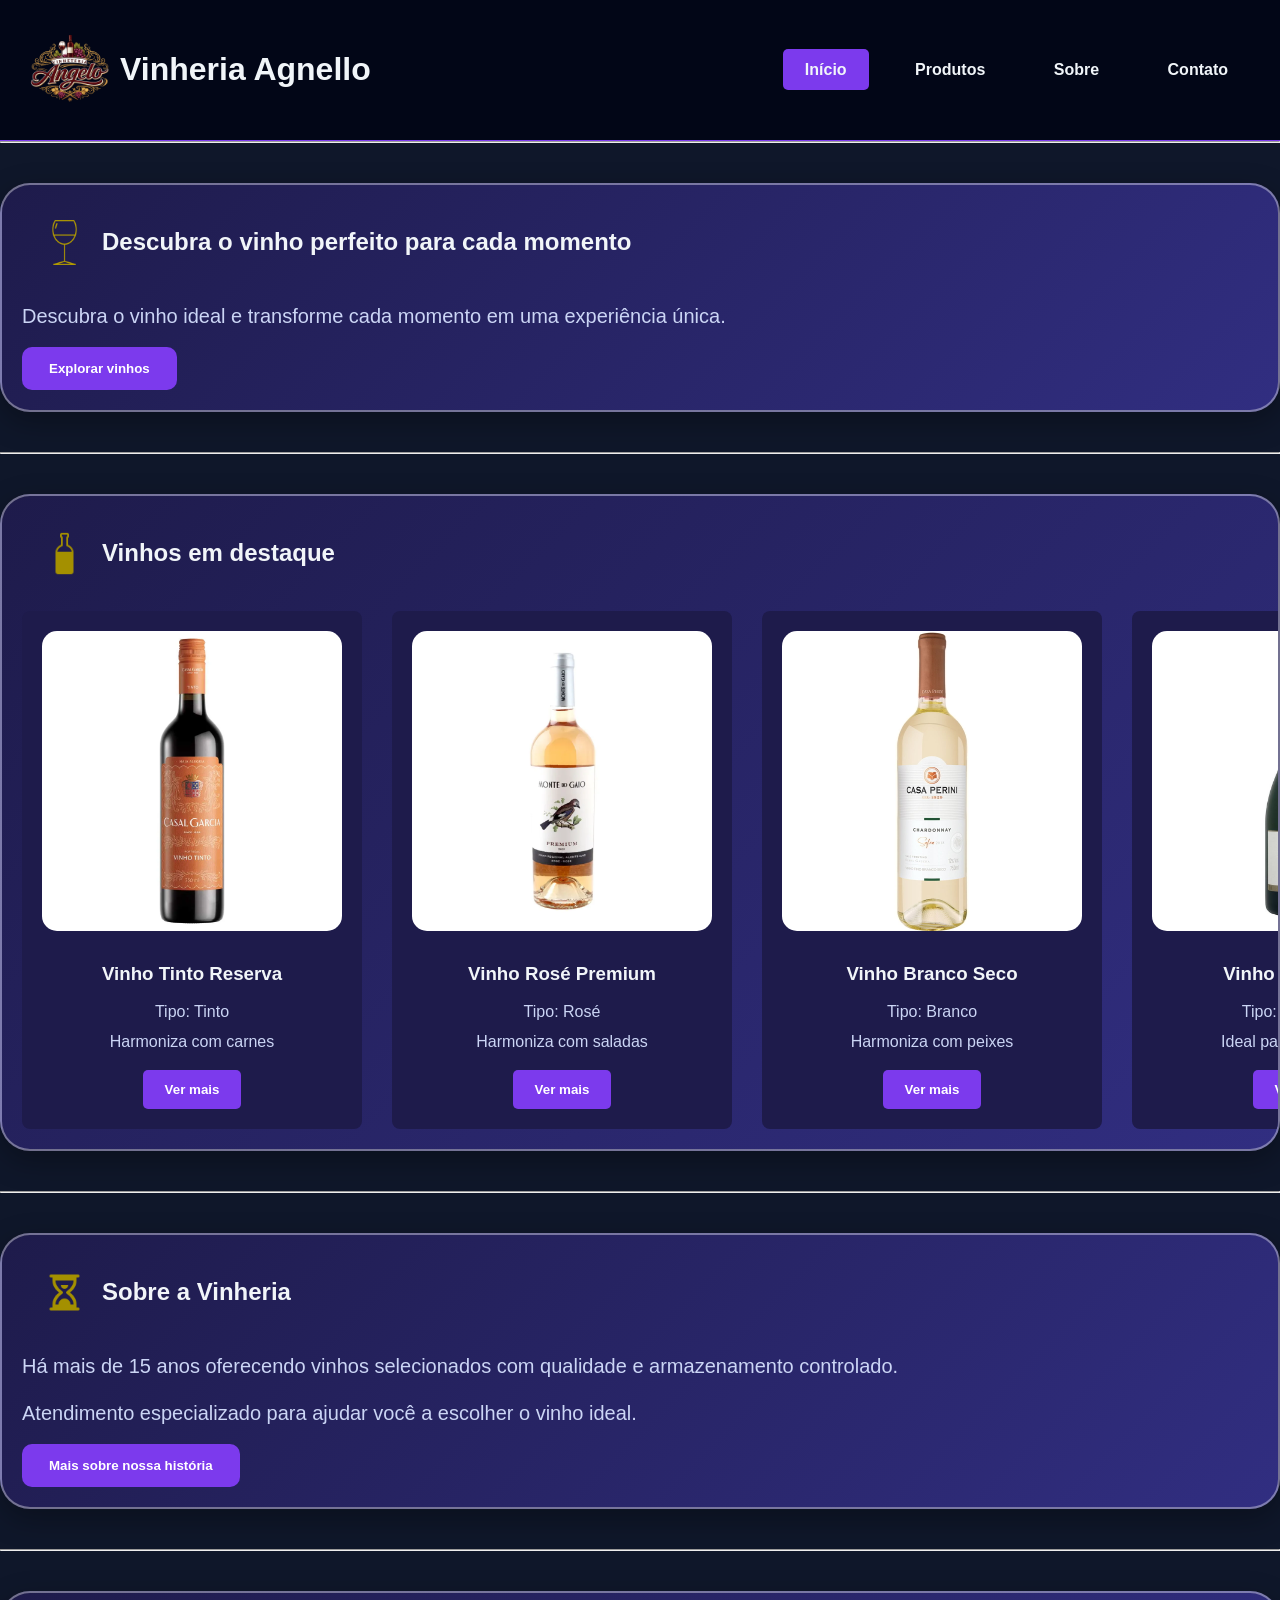
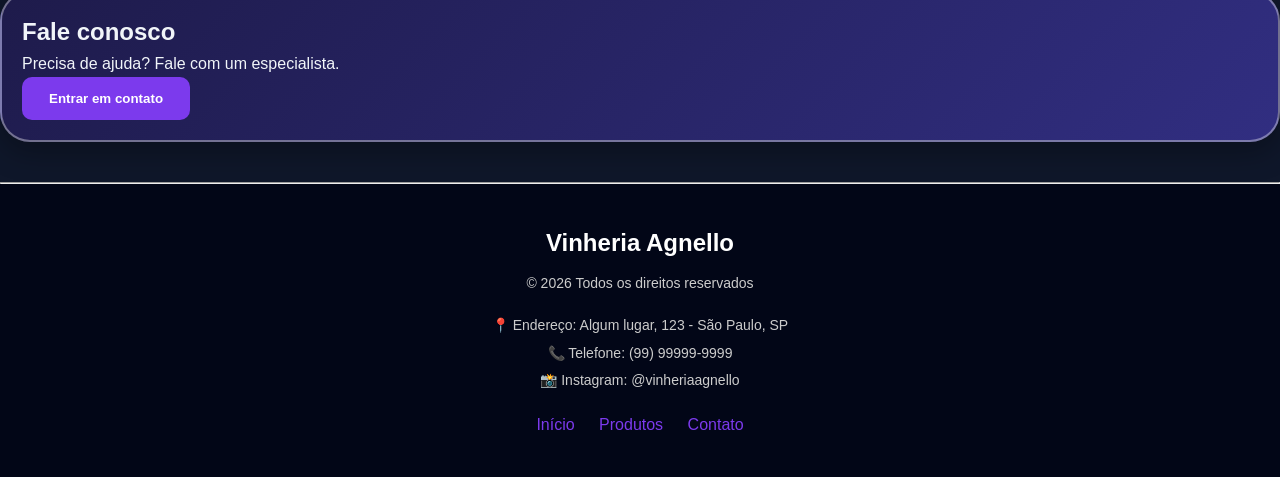
==== index.html @ 641e9590 "novo footer com atualizações na pargina index" ====
<!DOCTYPE html>
<html lang="pt-BR">
<head>
    <meta charset="UTF-8">
    <title>Vinheria Agnello</title>
    <link rel="stylesheet" href="style.css">
</head>

<body>

    <!-- MENU -->
    <header>

        <div style="display: flex; align-items: center;">
            <img style="width: 100px; height: auto;" src="assets/imgs/logo.png" alt="Logo da Vinheria Agnello" href="index.html">
            <h1> Vinheria Agnello</h1>

        </div>
        <nav class="menu">

            <a class="menu-link-selecionado" href="index.html">Início</a>
            <a class="menu-link" href="produtos.html">Produtos</a>
            <a class="menu-link" href="pages/Historia.html">Sobre</a>
            <a class="menu-link" href="contato.html">Contato</a>

        </nav>
    </header>

    <hr>

    
    <!-- bloco -->
    <div class="bloco">

        <div class="bloco-topo">

            <img src="assets/imgs/taca-de-vinho.png" alt="Taça de vinho">
            <h2>Descubra o vinho perfeito para cada momento</h2>

        </div>
        
        <div class="bloco-conteudo">

            <div class="bloco-texto">

                <p>Descubra o vinho ideal e transforme cada momento em uma experiência única.</p>
                <button class="button">Explorar vinhos</button>

            </div>
        </div>
    </div>

    <hr>
    
    <!-- PRODUTOS -->
    <div class="bloco">
        
        <div class="bloco-topo">

            <img src="assets/imgs/vinho.png" alt="Taca de vinho"> 
            <h2>Vinhos em destaque</h2>

        </div>
        <div class="bloco-conteudo">
            
        
            <div class="produto">
                <div>

                    <img src="assets/imgs/vinho_tinto.jpg" alt="Vinho Tinto Reserva">
                    <h3>Vinho Tinto Reserva</h3>
                    <p>Tipo: Tinto</p>
                    <p>Harmoniza com carnes</p>
                    <button href="produtos.html">Ver mais</button>

                </div>

            </div>
            <div class="produto">
                <div>

                    <img src="assets/imgs/vinho_rose.webp" alt="Vinho Rosé Premium">
                    <h3>Vinho Rosé Premium</h3>
                    <p>Tipo: Rosé</p>
                    <p>Harmoniza com saladas</p>
                    <button href="produtos.html">Ver mais</button>

                </div>
            </div>
            <div class="produto">
                <div>

                    <img src="assets/imgs/vinho_branco_seco.jpg" alt="Vinho Branco Seco">
                    <h3>Vinho Branco Seco</h3>
                    <p>Tipo: Branco</p>
                    <p>Harmoniza com peixes</p>
                    <button href="produtos.html">Ver mais</button>

                </div>
            </div>

            <div class="produto">
                <div>

                    <img src="assets/imgs/vinho_espumante.jpg" alt="Vinho Espumante">
                    <h3>Vinho Espumante</h3>
                    <p>Tipo: Espumante</p>
                    <p>Ideal para celebrações</p>
                    <button href="produtos.html">Ver mais</button>

                </div>
            </div>
            
        </div>
    </div>

    <hr>

    <!-- SOBRE -->
    <div class="bloco">
        <div class="bloco-topo">

            <img src="assets/imgs/sobre.png" alt="">
            <h2>Sobre a Vinheria</h2>

        </div>

        <div class="bloco-conteudo"> 
        
            <div class="bloco-texto">
                <p>
                Há mais de 15 anos oferecendo vinhos selecionados com qualidade e
                armazenamento controlado.
                </p>

                <p>
                Atendimento especializado para ajudar você a escolher o vinho ideal.
                </p>

                <button class="button">Mais sobre nossa história</button>

            </div>
        </div>
    </div>

    <hr>

    <!-- CONTATO -->
    <div class="bloco">
        <h2>Fale conosco</h2>

        <p>Precisa de ajuda? Fale com um especialista.</p>
        <div class="botao">
            <button class="button">Entrar em contato</button>
        </div>
        
    </div>

    <hr>

    <!-- RODAPÉ -->
    <footer class="footer">
        <div class="footer-container">

            <h2>Vinheria Agnello</h2>

            <p>© 2026 Todos os direitos reservados</p>

            <div class="footer-info">
                <p>📍 Endereço: Algum lugar, 123 - São Paulo, SP</p>
                <p>📞 Telefone: (99) 99999-9999</p>
                <p>📸 Instagram: @vinheriaagnello</p>
            </div>

            <div class="footer-links">
                <a href="#">Início</a>
                <a href="#">Produtos</a>
                <a href="#">Contato</a>
            </div>

        </div>
    </footer>

</body>
</html>
---- style.css ----
/* RESET */
* {
    margin: 0;
    padding: 0;
    box-sizing: border-box;
}

/* BODY */
body {
    font-family: Arial, sans-serif;
    background-color: #0f172a;
    color: #f1f5f9;
    line-height: 1.6;
    
}

/* HEADER */
header {
    display: flex;
    justify-content: space-between;
    align-items: center;
    background-color: #020617;
    padding: 20px;
    text-align: center;
    border-bottom: 1px solid #7c3aed;
}

/* MENU */
.menu-link-selecionado {
    background-color: #7c3aed;
    color: #f1f5f9;
    text-decoration: none;
    margin: 0 10px;
    font-weight: bold;
    padding: 10px 20px;
    border-radius: 5px;
    border: 2px solid transparent;
}

.menu-link {
    color: #f1f5f9;
    text-decoration: none;
    margin: 0 10px;
    font-weight: bold;
    padding: 10px 20px;
    border-radius: 5px;
    border: 2px solid transparent;
}

.menu-link:hover {

    border-color: rgb(255, 255, 255);
    color: #f1f5f9;
}



/*Bloco*/
.bloco {
    overflow: hidden;
    padding: 20px;
}

.bloco {
    border: 2px solid #ffffff5f;
    border-radius: 30px;
    padding: 20px;
    max-width: 1800px;
    margin: 40px auto;
    background: linear-gradient(135deg, #1e1b4b, #312e81);
    box-shadow: 0 10px 30px rgba(0, 0, 0, 0.3);

}

/* TOPO */
.bloco-topo {
    display: flex;
    align-items: center;
    gap: 15px;
    padding: 15px 20px;
    border-radius: 20px;
    margin-bottom: 20px;
}

.bloco-topo img {

    width: 45px;
    height: 45px;
}

.bloco-topo h2 {
    color: #f1f5f9;
    font-size: 24px;
}

/* CONTEÚDO */
.bloco-conteudo {
    display: flex;
    justify-content: space-between;
    align-items: center;
    gap: 30px;
}

/* TEXTO */
.bloco-texto p {
    font-size: 20px;
    color: #cbd5f5;
    margin-bottom: 15px;
}

/* BOTÃO */
button {
    background-color: #7c3aed;
    color: white;
    border: none;
    padding: 12px 25px;
    border-radius: 10px;
    cursor: pointer;
    font-weight: bold;
    transition: 0.3s;
    border: 2px solid transparent;
}

.button:hover {
    border-color: rgb(255, 255, 255);
    color: #f1f5f9;
    background-color: #6d28d9;
    transform: scale(1.05);
}

/* IMAGEM */

.bloco-imagem {
    flex: 1;
    display: flex;
    justify-content: flex-end;
}

.bloco-imagem img {
    width: 100%;
    max-width: 300px;
    height: auto;
    border-radius: 0;
    border: none;
    mix-blend-mode: screen;
    mask-image: linear-gradient(to left, black 80%, transparent 100%);
    -webkit-mask-image: linear-gradient(to left, black 80%, transparent 100%);
}


/* PRODUTOS */
.produto {
    background-color: #1e1b4b;
    border: #ddd;
    border-radius: 8px;
    width: auto;
    text-align: center;
    padding: 20px;
    transition: transform 0.3s ease, box-shadow 0.3s ease;
}

.produto:hover {
    transform: translateY(-5px);
    box-shadow: 0 10px 20px rgba(0, 0, 0, 0.1);
    border: 2px solid #ffffff5f;
}

.produto h3 {
    color: #f1f5f9;
    margin: 10px 0;
}

.produto p {
    color: #cbd5f5;
    margin: 5px 0;
}

.produto button {
    margin-top: 10px;
    background-color: #7c3aed;
    color: white;
    border: none;
    padding: 10px 20px;
    border-radius: 5px;
    cursor: pointer;
    font-weight: bold;
    transition: 0.3s;
    border: 2px solid transparent;
}

.produto button:hover {
    border-color: rgb(255, 255, 255);
    color: #f1f5f9;
    background-color: #6d28d9;
    transform: scale(1.05);
}


.produto img {
    width: 300px;
    height: auto;
    border-radius: 15px;
    margin-bottom: 10px;
    border-color: #ffffff3b;
}

/*Rodapé*/
.footer {
    background-color: #020617;
    color: #fff;
    padding: 40px 20px;
    text-align: center;
}

.footer-container {
    max-width: 900px;
    margin: auto;
}

.footer h2 {
    margin-bottom: 10px;
}

.footer p {
    font-size: 14px;
    margin: 5px 0;
    color: #ccc;
}

.footer-info {
    margin: 20px 0;
}

.footer-links {
    margin-top: 15px;
}

.footer-links a {
    color: #7c3aed;
    margin: 0 10px;
    text-decoration: none;
    transition: 0.3s;
}

.footer-links a:hover {
    color: #fff;
}
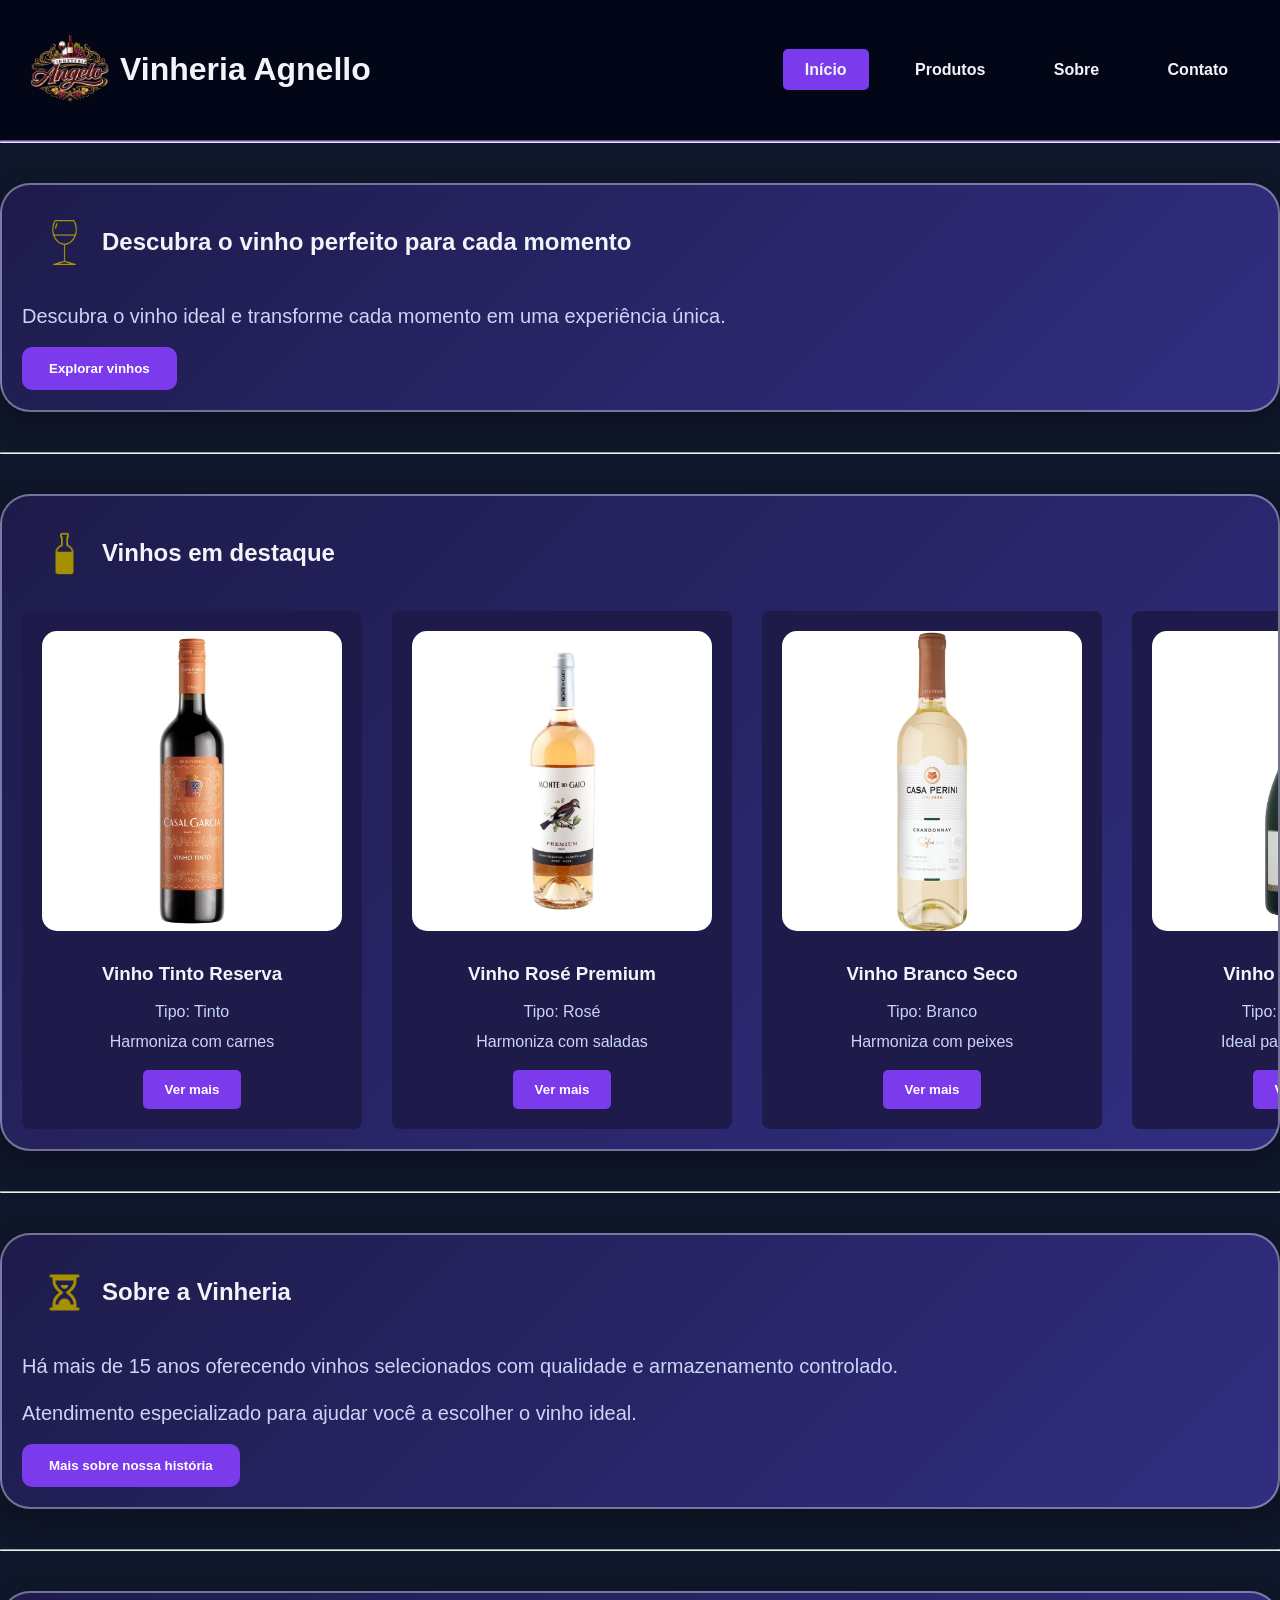
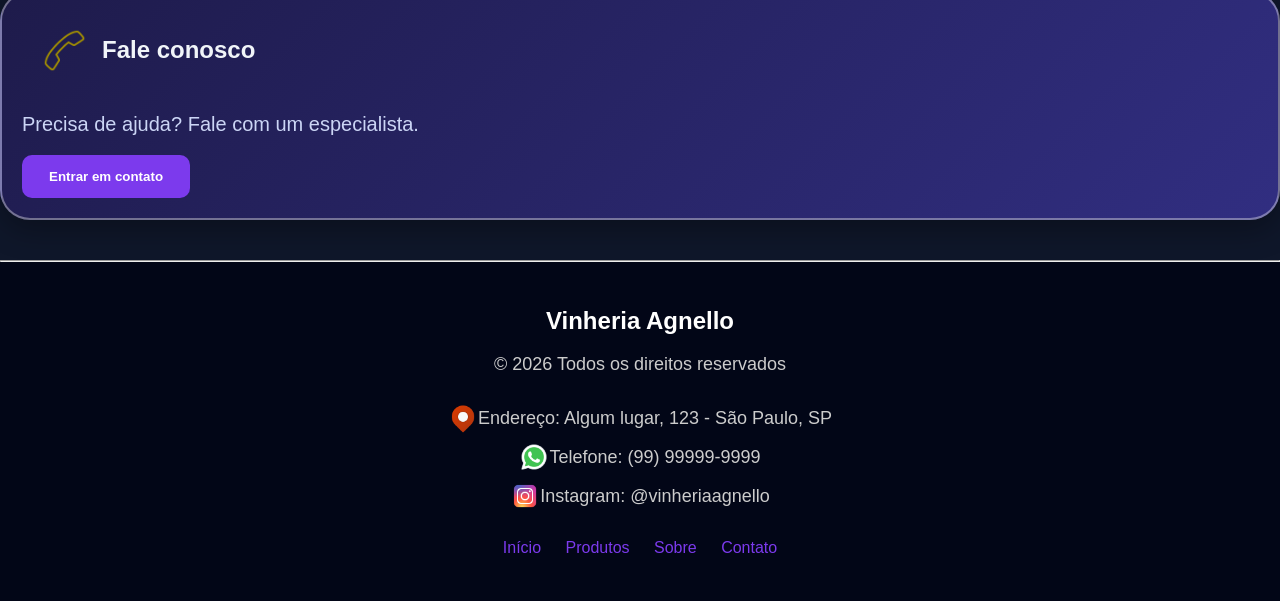
==== commit 37421a22: "exclusão de imagens e ajustes nas paginas "sobre" e "Index"" ====
--- a/index.html
+++ b/index.html
@@ -20,7 +20,7 @@
 
             <a class="menu-link-selecionado" href="index.html">Início</a>
             <a class="menu-link" href="produtos.html">Produtos</a>
-            <a class="menu-link" href="pages/Historia.html">Sobre</a>
+            <a class="menu-link" href="pages/sobre.html">Sobre</a>
             <a class="menu-link" href="contato.html">Contato</a>
 
         </nav>
@@ -147,11 +147,19 @@
 
     <!-- CONTATO -->
     <div class="bloco">
-        <h2>Fale conosco</h2>
-
-        <p>Precisa de ajuda? Fale com um especialista.</p>
-        <div class="botao">
-            <button class="button">Entrar em contato</button>
+        <div class="bloco-topo">
+
+            <img src="assets/imgs/contato.png" alt="">
+            <h2>Fale conosco</h2>
+
+        </div>
+        <div class="bloco-texto">
+
+            <p>Precisa de ajuda? Fale com um especialista.</p>
+            <div class="botao">
+                <button class="button">Entrar em contato</button>
+            </div>
+
         </div>
         
     </div>
@@ -167,15 +175,28 @@
             <p>© 2026 Todos os direitos reservados</p>
 
             <div class="footer-info">
-                <p>📍 Endereço: Algum lugar, 123 - São Paulo, SP</p>
-                <p>📞 Telefone: (99) 99999-9999</p>
-                <p>📸 Instagram: @vinheriaagnello</p>
+                
+                <div style="display: flex;justify-content: center;align-items: center;">
+                    <img style="width: 30px; height: 30px;" src="assets/imgs/localizacao.png" alt="localização">
+                    <p>Endereço: Algum lugar, 123 - São Paulo, SP</p>
+                </div>
+                <div style="display: flex;justify-content: center;align-items: center;">
+                    <img style="width: 30px; height: 30px;" src="assets/imgs/whatsapp.png" alt="localização">
+                    <p> Telefone: (99) 99999-9999</p>
+                </div>
+                <div style="display: flex;justify-content: center;align-items: center;">
+                    <img style="width: 30px; height: 30px;" src="assets/imgs/instagram.png" alt="localização">
+                    <p> Instagram: @vinheriaagnello</p>
+                </div>
+                
+                
             </div>
 
             <div class="footer-links">
-                <a href="#">Início</a>
-                <a href="#">Produtos</a>
-                <a href="#">Contato</a>
+                <a href="index.html">Início</a>
+                <a href="pages/produtos.html">Produtos</a>
+                <a href="pages/sobre.html">Sobre</a>
+                <a href="pages/contato.html">Contato</a>
             </div>
 
         </div>
--- a/style.css
+++ b/style.css
@@ -86,6 +86,11 @@
 
     width: 45px;
     height: 45px;
+}
+
+.bloco-topo h1 {
+    color: #f1f5f9;
+    font-size: 28px;
 }
 
 .bloco-topo h2 {
@@ -222,7 +227,7 @@
 }
 
 .footer p {
-    font-size: 14px;
+    font-size: 18px;
     margin: 5px 0;
     color: #ccc;
 }
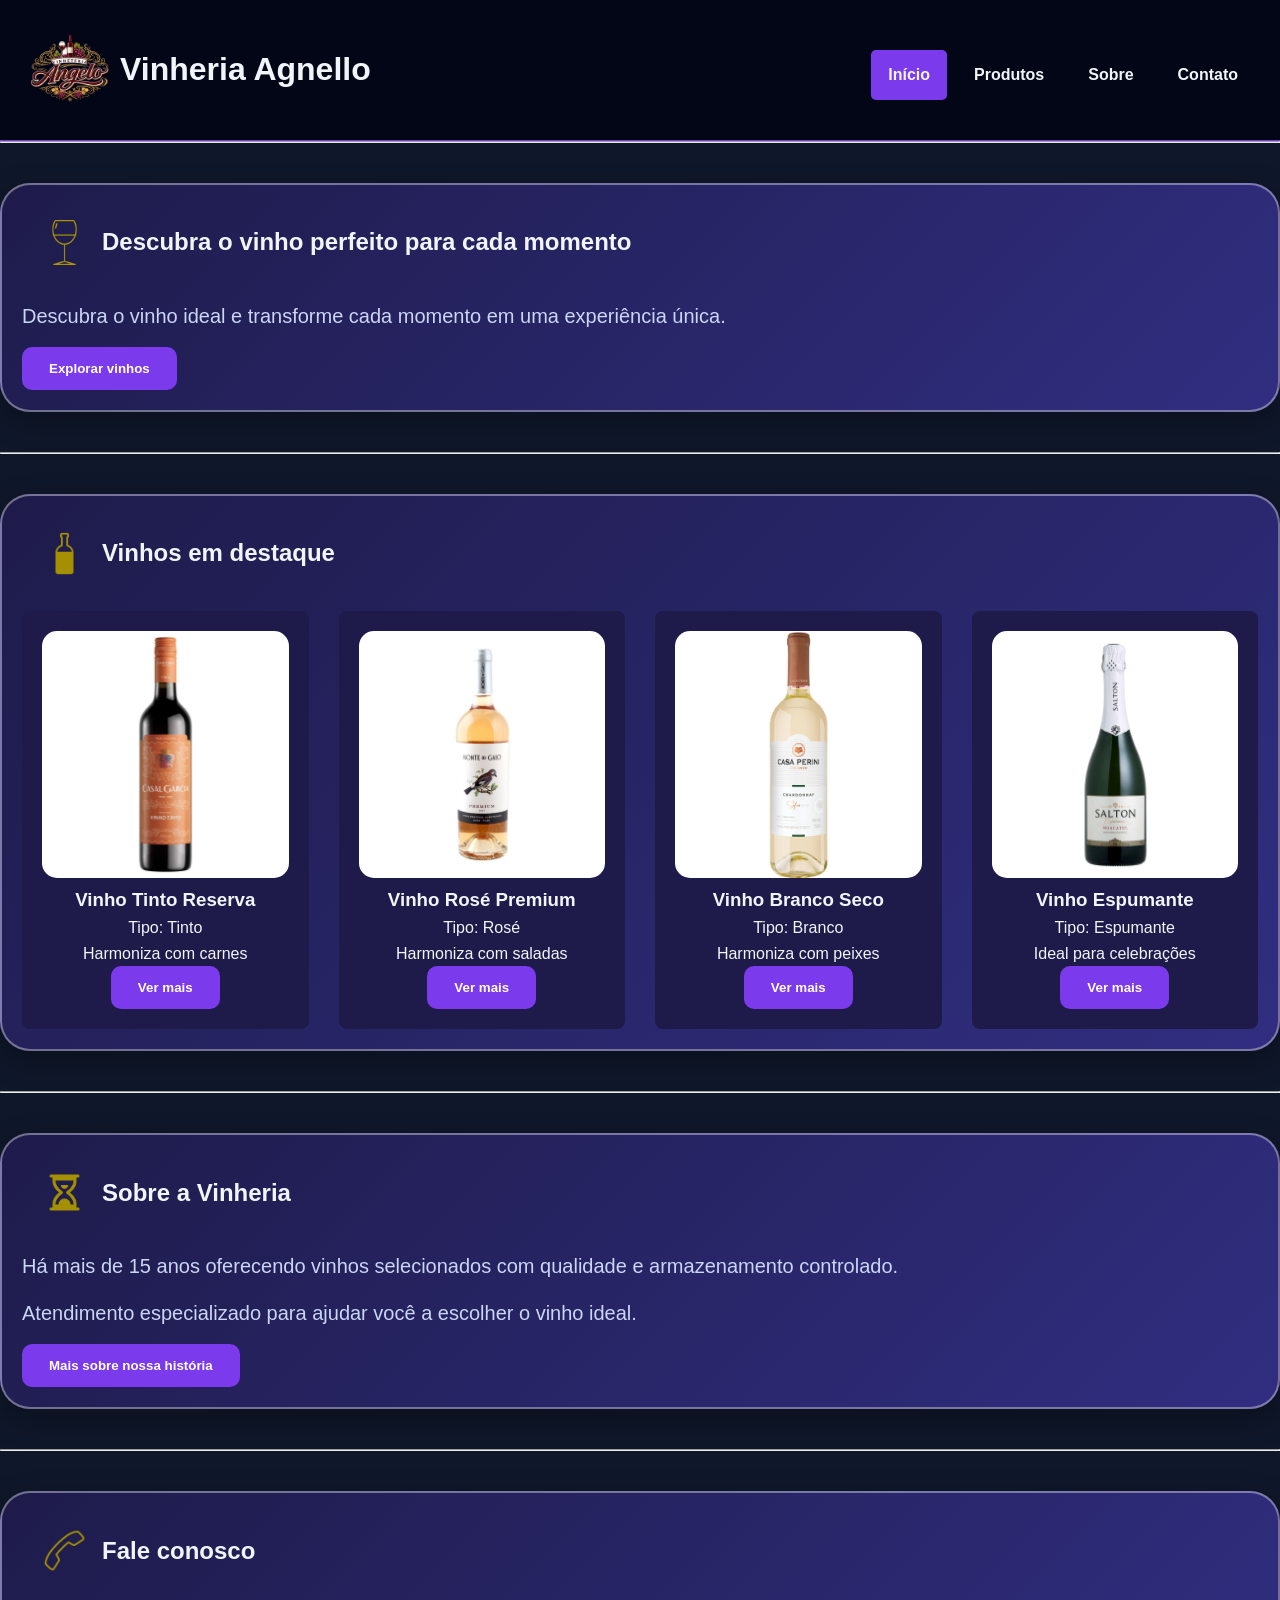
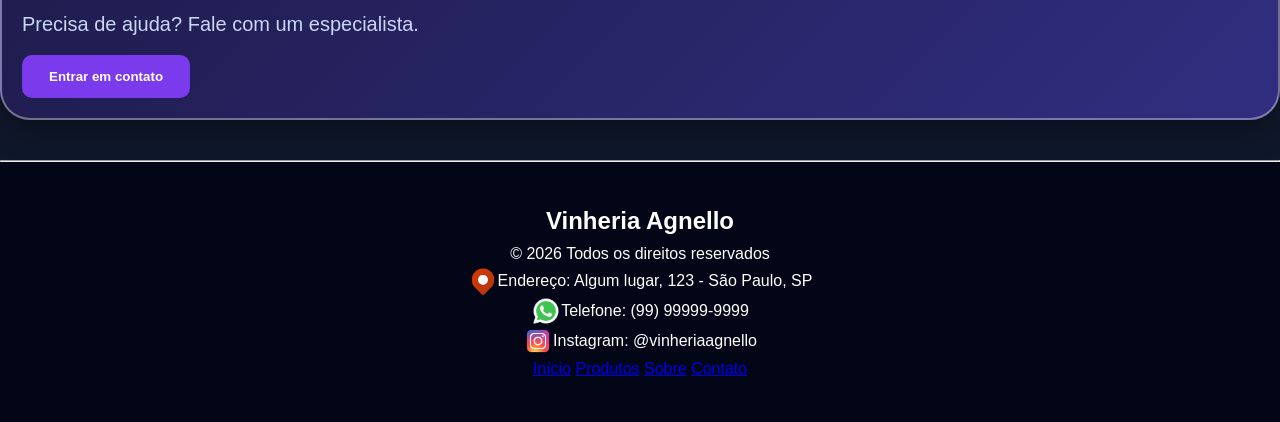
==== commit 8c4ba430: "desenvolvimento do front de produtos.html" ====
--- a/index.html
+++ b/index.html
@@ -12,16 +12,16 @@
     <header>
 
         <div style="display: flex; align-items: center;">
-            <img style="width: 100px; height: auto;" src="assets/imgs/logo.png" alt="Logo da Vinheria Agnello" href="index.html">
+            <img style="width: 100px; height: auto;" onclick="window.location.href='index.html'" src="assets/imgs/logo.png" alt="Logo da Vinheria Agnello" href="index.html">
             <h1> Vinheria Agnello</h1>
 
         </div>
         <nav class="menu">
 
-            <a class="menu-link-selecionado" href="index.html">Início</a>
-            <a class="menu-link" href="produtos.html">Produtos</a>
+            <a class="menu-link-selecionado" href="../index.html">Início</a>
+            <a class="menu-link" href="pages/produtos.html">Produtos</a>
             <a class="menu-link" href="pages/sobre.html">Sobre</a>
-            <a class="menu-link" href="contato.html">Contato</a>
+            <a class="menu-link" href="pages/contato.html">Contato</a>
 
         </nav>
     </header>
@@ -44,7 +44,7 @@
             <div class="bloco-texto">
 
                 <p>Descubra o vinho ideal e transforme cada momento em uma experiência única.</p>
-                <button class="button">Explorar vinhos</button>
+                    <button class="button" onclick="window.location.href='pages/produtos.html'">Explorar vinhos</button>
 
             </div>
         </div>
@@ -137,7 +137,7 @@
                 Atendimento especializado para ajudar você a escolher o vinho ideal.
                 </p>
 
-                <button class="button">Mais sobre nossa história</button>
+                <button class="button" onclick="window.location.href='pages/sobre.html'">Mais sobre nossa história</button>
 
             </div>
         </div>
@@ -157,7 +157,7 @@
 
             <p>Precisa de ajuda? Fale com um especialista.</p>
             <div class="botao">
-                <button class="button">Entrar em contato</button>
+                <button class="button" onclick="window.location.href='pages/contato.html'">Entrar em contato</button>
             </div>
 
         </div>
--- a/style.css
+++ b/style.css
@@ -11,7 +11,6 @@
     background-color: #0f172a;
     color: #f1f5f9;
     line-height: 1.6;
-    
 }
 
 /* HEADER */
@@ -21,46 +20,38 @@
     align-items: center;
     background-color: #020617;
     padding: 20px;
-    text-align: center;
     border-bottom: 1px solid #7c3aed;
+    flex-wrap: wrap; /* permite quebrar no mobile */
 }
 
 /* MENU */
+nav {
+    display: flex;
+    flex-wrap: wrap;
+    justify-content: center;
+    margin-top: 10px;
+}
+
+.menu-link,
+.menu-link-selecionado {
+    color: #f1f5f9;
+    text-decoration: none;
+    margin: 5px;
+    font-weight: bold;
+    padding: 10px 15px;
+    border-radius: 5px;
+    border: 2px solid transparent;
+}
+
 .menu-link-selecionado {
     background-color: #7c3aed;
-    color: #f1f5f9;
-    text-decoration: none;
-    margin: 0 10px;
-    font-weight: bold;
-    padding: 10px 20px;
-    border-radius: 5px;
-    border: 2px solid transparent;
-}
-
-.menu-link {
-    color: #f1f5f9;
-    text-decoration: none;
-    margin: 0 10px;
-    font-weight: bold;
-    padding: 10px 20px;
-    border-radius: 5px;
-    border: 2px solid transparent;
 }
 
 .menu-link:hover {
-
-    border-color: rgb(255, 255, 255);
-    color: #f1f5f9;
-}
-
-
-
-/*Bloco*/
-.bloco {
-    overflow: hidden;
-    padding: 20px;
-}
-
+    border-color: #fff;
+}
+
+/* BLOCO */
 .bloco {
     border: 2px solid #ffffff5f;
     border-radius: 30px;
@@ -69,7 +60,6 @@
     margin: 40px auto;
     background: linear-gradient(135deg, #1e1b4b, #312e81);
     box-shadow: 0 10px 30px rgba(0, 0, 0, 0.3);
-
 }
 
 /* TOPO */
@@ -83,19 +73,8 @@
 }
 
 .bloco-topo img {
-
     width: 45px;
     height: 45px;
-}
-
-.bloco-topo h1 {
-    color: #f1f5f9;
-    font-size: 28px;
-}
-
-.bloco-topo h2 {
-    color: #f1f5f9;
-    font-size: 24px;
 }
 
 /* CONTEÚDO */
@@ -107,6 +86,10 @@
 }
 
 /* TEXTO */
+.bloco-texto {
+    flex: 1;
+}
+
 .bloco-texto p {
     font-size: 20px;
     color: #cbd5f5;
@@ -126,15 +109,13 @@
     border: 2px solid transparent;
 }
 
-.button:hover {
-    border-color: rgb(255, 255, 255);
-    color: #f1f5f9;
+button:hover {
+    border-color: #fff;
     background-color: #6d28d9;
     transform: scale(1.05);
 }
 
 /* IMAGEM */
-
 .bloco-imagem {
     flex: 1;
     display: flex;
@@ -145,109 +126,144 @@
     width: 100%;
     max-width: 300px;
     height: auto;
-    border-radius: 0;
-    border: none;
     mix-blend-mode: screen;
-    mask-image: linear-gradient(to left, black 80%, transparent 100%);
-    -webkit-mask-image: linear-gradient(to left, black 80%, transparent 100%);
-}
-
+}
 
 /* PRODUTOS */
+.container-produtos {
+    display: grid;
+    grid-template-columns: repeat(3, 1fr);
+    gap: 20px;
+}
+
 .produto {
     background-color: #1e1b4b;
-    border: #ddd;
     border-radius: 8px;
-    width: auto;
     text-align: center;
     padding: 20px;
-    transition: transform 0.3s ease, box-shadow 0.3s ease;
+    transition: 0.3s;
 }
 
 .produto:hover {
     transform: translateY(-5px);
-    box-shadow: 0 10px 20px rgba(0, 0, 0, 0.1);
-    border: 2px solid #ffffff5f;
-}
-
-.produto h3 {
-    color: #f1f5f9;
-    margin: 10px 0;
-}
-
-.produto p {
-    color: #cbd5f5;
-    margin: 5px 0;
-}
-
-.produto button {
-    margin-top: 10px;
-    background-color: #7c3aed;
-    color: white;
-    border: none;
-    padding: 10px 20px;
-    border-radius: 5px;
-    cursor: pointer;
-    font-weight: bold;
-    transition: 0.3s;
-    border: 2px solid transparent;
-}
-
-.produto button:hover {
-    border-color: rgb(255, 255, 255);
-    color: #f1f5f9;
-    background-color: #6d28d9;
-    transform: scale(1.05);
-}
-
+    border: 2px solid #ffffff5f;
+}
 
 .produto img {
-    width: 300px;
-    height: auto;
+    width: 100%;
+    max-width: 250px;
     border-radius: 15px;
-    margin-bottom: 10px;
-    border-color: #ffffff3b;
-}
-
-/*Rodapé*/
+}
+
+/* FOOTER */
 .footer {
     background-color: #020617;
     color: #fff;
     padding: 40px 20px;
     text-align: center;
 }
-
-.footer-container {
-    max-width: 900px;
-    margin: auto;
-}
-
-.footer h2 {
-    margin-bottom: 10px;
-}
-
-.footer p {
-    font-size: 18px;
-    margin: 5px 0;
-    color: #ccc;
-}
-
-.footer-info {
-    margin: 20px 0;
-}
-
-.footer-links {
-    margin-top: 15px;
-}
-
-.footer-links a {
-    color: #7c3aed;
-    margin: 0 10px;
-    text-decoration: none;
+/*Blocos de Pesquisa*/
+.pesquisa{
+    display: flex; 
+    justify-content: center;
+}
+.bloco-selecao {
+    border: 2px solid #ffffff5f;
+    border-radius: 10px;
+    padding: 20px;
+    color: #ffffff;
+    max-width: 1800px;
+    margin: 40px auto;
+    background: linear-gradient(135deg, #1e1b4b, #312e81);
+    box-shadow: 0 10px 30px rgba(0, 0, 0, 0.3);
     transition: 0.3s;
 }
 
-.footer-links a:hover {
-    color: #fff;
-}
-
+
+.bloco-selecao:focus-within {
+    
+    border: 2px solid #ffffff;
+    color: #000000;
+}
+.bloco-pesquisa {
+    border: 2px solid #ffffff5f;
+    border-radius: 10px;
+    padding: 20px;
+    max-width: 1800px;
+    color: #ffffff;
+    margin: 40px auto;
+    background: linear-gradient(135deg, #1e1b4b, #312e81);
+    box-shadow: 0 10px 30px rgba(0, 0, 0, 0.3);
+}
+
+
+
+/* ========================= */
+/* 📱 RESPONSIVIDADE */
+/* ========================= */
+
+/* TABLET */
+@media (max-width: 1024px) {
+
+    .bloco-conteudo {
+        flex-direction: column;
+        text-align: center;
+    }
+
+    .bloco-imagem {
+        justify-content: center;
+    }
+
+    .container-produtos {
+        grid-template-columns: repeat(2, 1fr);
+    }
+}
+
+/* CELULAR */
+@media (max-width: 768px) {
+
+    header {
+        flex-direction: column;
+        text-align: center;
+    }
+
+    .bloco-topo {
+        flex-direction: column;
+        text-align: center;
+    }
+
+    .bloco-topo h1,
+    .bloco-topo h2 {
+        font-size: 20px;
+    }
+
+    .bloco-texto p {
+        font-size: 16px;
+    }
+
+    .container-produtos {
+        grid-template-columns: 1fr;
+    }
+
+    button {
+        width: 100%;
+    }
+}
+
+/* CELULAR PEQUENO */
+@media (max-width: 480px) {
+
+    .bloco {
+        padding: 15px;
+    }
+
+    .bloco-texto p {
+        font-size: 14px;
+    }
+
+    .menu-link,
+    .menu-link-selecionado {
+        padding: 8px 10px;
+        font-size: 14px;
+    }
+}
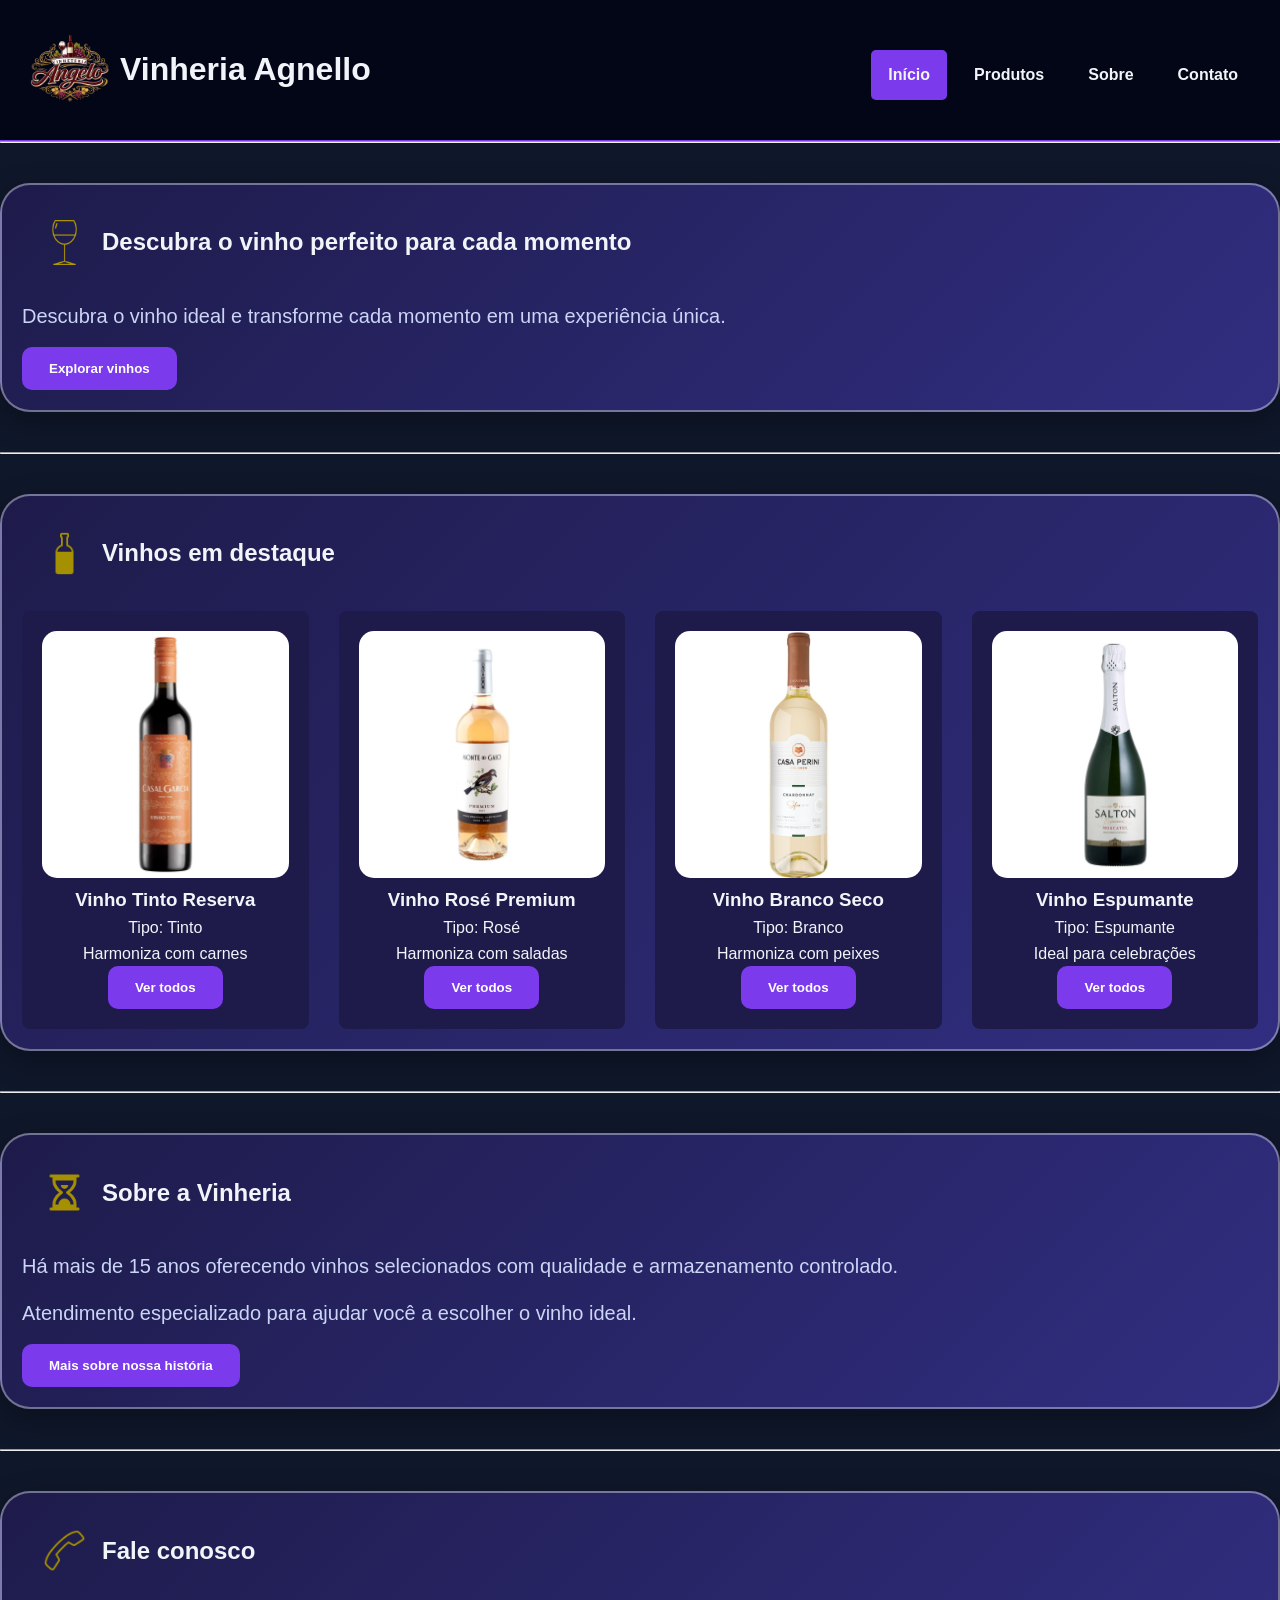
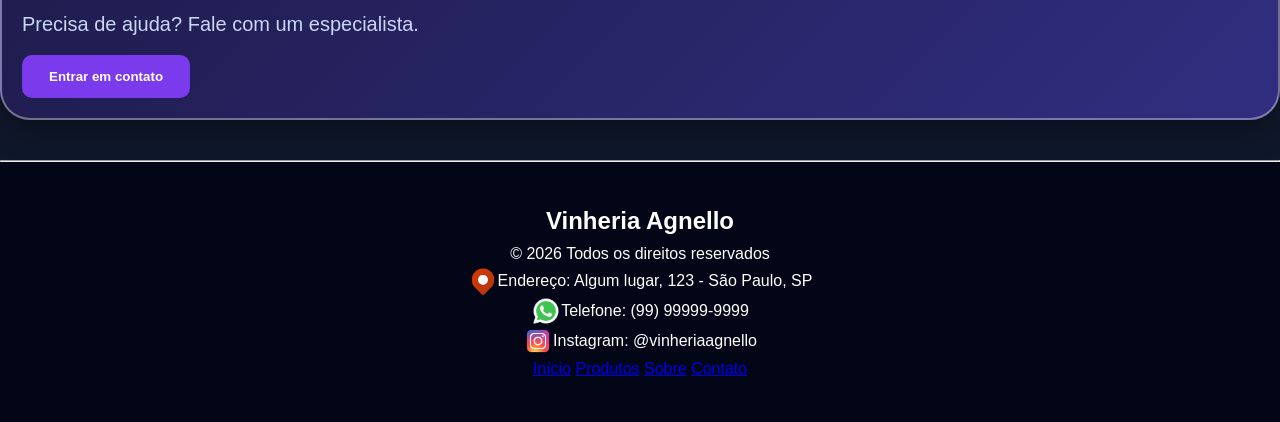
==== commit cc78d1e8: "ajustes de filtro" ====
--- a/index.html
+++ b/index.html
@@ -71,7 +71,7 @@
                     <h3>Vinho Tinto Reserva</h3>
                     <p>Tipo: Tinto</p>
                     <p>Harmoniza com carnes</p>
-                    <button href="produtos.html">Ver mais</button>
+                    <button href="../pages/produtos.html">Ver todos</button>
 
                 </div>
 
@@ -83,7 +83,7 @@
                     <h3>Vinho Rosé Premium</h3>
                     <p>Tipo: Rosé</p>
                     <p>Harmoniza com saladas</p>
-                    <button href="produtos.html">Ver mais</button>
+                    <button href="../pages/produtos.html">Ver todos</button>
 
                 </div>
             </div>
@@ -94,7 +94,7 @@
                     <h3>Vinho Branco Seco</h3>
                     <p>Tipo: Branco</p>
                     <p>Harmoniza com peixes</p>
-                    <button href="produtos.html">Ver mais</button>
+                    <button href="../pages/produtos.html">Ver todos</button>
 
                 </div>
             </div>
@@ -106,7 +106,7 @@
                     <h3>Vinho Espumante</h3>
                     <p>Tipo: Espumante</p>
                     <p>Ideal para celebrações</p>
-                    <button href="produtos.html">Ver mais</button>
+                    <button href="../pages/produtos.html">Ver todos</button>
 
                 </div>
             </div>
--- a/style.css
+++ b/style.css
@@ -1,202 +1,198 @@
 /* RESET */
 * {
-    margin: 0;
-    padding: 0;
-    box-sizing: border-box;
+  margin: 0;
+  padding: 0;
+  box-sizing: border-box;
 }
 
 /* BODY */
 body {
-    font-family: Arial, sans-serif;
-    background-color: #0f172a;
-    color: #f1f5f9;
-    line-height: 1.6;
+  font-family: Arial, sans-serif;
+  background-color: #0f172a;
+  color: #f1f5f9;
+  line-height: 1.6;
 }
 
 /* HEADER */
 header {
-    display: flex;
-    justify-content: space-between;
-    align-items: center;
-    background-color: #020617;
-    padding: 20px;
-    border-bottom: 1px solid #7c3aed;
-    flex-wrap: wrap; /* permite quebrar no mobile */
+  display: flex;
+  justify-content: space-between;
+  align-items: center;
+  background-color: #020617;
+  padding: 20px;
+  border-bottom: 1px solid #7c3aed;
+  flex-wrap: wrap; /* permite quebrar no mobile */
 }
 
 /* MENU */
 nav {
-    display: flex;
-    flex-wrap: wrap;
-    justify-content: center;
-    margin-top: 10px;
+  display: flex;
+  flex-wrap: wrap;
+  justify-content: center;
+  margin-top: 10px;
 }
 
 .menu-link,
 .menu-link-selecionado {
-    color: #f1f5f9;
-    text-decoration: none;
-    margin: 5px;
-    font-weight: bold;
-    padding: 10px 15px;
-    border-radius: 5px;
-    border: 2px solid transparent;
+  color: #f1f5f9;
+  text-decoration: none;
+  margin: 5px;
+  font-weight: bold;
+  padding: 10px 15px;
+  border-radius: 5px;
+  border: 2px solid transparent;
 }
 
 .menu-link-selecionado {
-    background-color: #7c3aed;
+  background-color: #7c3aed;
 }
 
 .menu-link:hover {
-    border-color: #fff;
+  border-color: #fff;
 }
 
 /* BLOCO */
 .bloco {
-    border: 2px solid #ffffff5f;
-    border-radius: 30px;
-    padding: 20px;
-    max-width: 1800px;
-    margin: 40px auto;
-    background: linear-gradient(135deg, #1e1b4b, #312e81);
-    box-shadow: 0 10px 30px rgba(0, 0, 0, 0.3);
+  border: 2px solid #ffffff5f;
+  border-radius: 30px;
+  padding: 20px;
+  max-width: 1800px;
+  margin: 40px auto;
+  background: linear-gradient(135deg, #1e1b4b, #312e81);
+  box-shadow: 0 10px 30px rgba(0, 0, 0, 0.3);
 }
 
 /* TOPO */
 .bloco-topo {
-    display: flex;
-    align-items: center;
-    gap: 15px;
-    padding: 15px 20px;
-    border-radius: 20px;
-    margin-bottom: 20px;
+  display: flex;
+  align-items: center;
+  gap: 15px;
+  padding: 15px 20px;
+  border-radius: 20px;
+  margin-bottom: 20px;
 }
 
 .bloco-topo img {
-    width: 45px;
-    height: 45px;
+  width: 45px;
+  height: 45px;
 }
 
 /* CONTEÚDO */
 .bloco-conteudo {
-    display: flex;
-    justify-content: space-between;
-    align-items: center;
-    gap: 30px;
+  display: flex;
+  justify-content: space-between;
+  align-items: center;
+  gap: 30px;
 }
 
 /* TEXTO */
 .bloco-texto {
-    flex: 1;
+  flex: 1;
 }
 
 .bloco-texto p {
-    font-size: 20px;
-    color: #cbd5f5;
-    margin-bottom: 15px;
+  font-size: 20px;
+  color: #cbd5f5;
+  margin-bottom: 15px;
 }
 
 /* BOTÃO */
 button {
-    background-color: #7c3aed;
-    color: white;
-    border: none;
-    padding: 12px 25px;
-    border-radius: 10px;
-    cursor: pointer;
-    font-weight: bold;
-    transition: 0.3s;
-    border: 2px solid transparent;
+  background-color: #7c3aed;
+  color: white;
+  border: none;
+  padding: 12px 25px;
+  border-radius: 10px;
+  cursor: pointer;
+  font-weight: bold;
+  transition: 0.3s;
+  border: 2px solid transparent;
 }
 
 button:hover {
-    border-color: #fff;
-    background-color: #6d28d9;
-    transform: scale(1.05);
+  border-color: #fff;
+  background-color: #6d28d9;
+  transform: scale(1.05);
 }
 
 /* IMAGEM */
 .bloco-imagem {
-    flex: 1;
-    display: flex;
-    justify-content: flex-end;
+  flex: 1;
+  display: flex;
+  justify-content: flex-end;
 }
 
 .bloco-imagem img {
-    width: 100%;
-    max-width: 300px;
-    height: auto;
-    mix-blend-mode: screen;
+  width: 100%;
+  max-width: 300px;
+  height: auto;
+  mix-blend-mode: screen;
 }
 
 /* PRODUTOS */
 .container-produtos {
-    display: grid;
-    grid-template-columns: repeat(3, 1fr);
-    gap: 20px;
+  display: grid;
+  grid-template-columns: repeat(3, 1fr);
+  gap: 20px;
 }
 
 .produto {
-    background-color: #1e1b4b;
-    border-radius: 8px;
-    text-align: center;
-    padding: 20px;
-    transition: 0.3s;
+  background-color: #1e1b4b;
+  border-radius: 8px;
+  text-align: center;
+  padding: 20px;
+  transition: 0.3s;
 }
 
 .produto:hover {
-    transform: translateY(-5px);
-    border: 2px solid #ffffff5f;
+  transform: translateY(-5px);
+  border: 2px solid #ffffff5f;
 }
 
 .produto img {
-    width: 100%;
-    max-width: 250px;
-    border-radius: 15px;
+  width: 100%;
+  max-width: 250px;
+  border-radius: 15px;
 }
 
 /* FOOTER */
 .footer {
-    background-color: #020617;
-    color: #fff;
-    padding: 40px 20px;
-    text-align: center;
+  background-color: #020617;
+  color: #fff;
+  padding: 40px 20px;
+  text-align: center;
 }
 /*Blocos de Pesquisa*/
-.pesquisa{
-    display: flex; 
-    justify-content: center;
+.pesquisa {
+  display: flex;
+  justify-content: center;
 }
 .bloco-selecao {
-    border: 2px solid #ffffff5f;
-    border-radius: 10px;
-    padding: 20px;
-    color: #ffffff;
-    max-width: 1800px;
-    margin: 40px auto;
-    background: linear-gradient(135deg, #1e1b4b, #312e81);
-    box-shadow: 0 10px 30px rgba(0, 0, 0, 0.3);
-    transition: 0.3s;
-}
-
+  border: 2px solid #ffffff5f;
+  border-radius: 10px;
+  padding: 20px;
+  color: #ffffff;
+  max-width: 1800px;
+  margin: 40px auto;
+  background: linear-gradient(135deg, #1e1b4b, #312e81);
+  box-shadow: 0 10px 30px rgba(0, 0, 0, 0.3);
+  transition: 0.3s;
+}
 
 .bloco-selecao:focus-within {
-    
-    border: 2px solid #ffffff;
-    color: #000000;
+  border: 2px solid #ffffff;
+  color: #000000;
 }
 .bloco-pesquisa {
-    border: 2px solid #ffffff5f;
-    border-radius: 10px;
-    padding: 20px;
-    max-width: 1800px;
-    color: #ffffff;
-    margin: 40px auto;
-    background: linear-gradient(135deg, #1e1b4b, #312e81);
-    box-shadow: 0 10px 30px rgba(0, 0, 0, 0.3);
-}
-
-
+  border: 2px solid #ffffff5f;
+  border-radius: 10px;
+  padding: 20px;
+  max-width: 1800px;
+  color: #ffffff;
+  margin: 40px auto;
+  background: linear-gradient(135deg, #1e1b4b, #312e81);
+  box-shadow: 0 10px 30px rgba(0, 0, 0, 0.3);
+}
 
 /* ========================= */
 /* 📱 RESPONSIVIDADE */
@@ -204,66 +200,63 @@
 
 /* TABLET */
 @media (max-width: 1024px) {
-
-    .bloco-conteudo {
-        flex-direction: column;
-        text-align: center;
-    }
-
-    .bloco-imagem {
-        justify-content: center;
-    }
-
-    .container-produtos {
-        grid-template-columns: repeat(2, 1fr);
-    }
+  .bloco-conteudo {
+    flex-direction: column;
+    text-align: center;
+  }
+
+  .bloco-imagem {
+    justify-content: center;
+  }
+
+  .container-produtos {
+    grid-template-columns: repeat(2, 1fr);
+  }
 }
 
 /* CELULAR */
 @media (max-width: 768px) {
-
-    header {
-        flex-direction: column;
-        text-align: center;
-    }
-
-    .bloco-topo {
-        flex-direction: column;
-        text-align: center;
-    }
-
-    .bloco-topo h1,
-    .bloco-topo h2 {
-        font-size: 20px;
-    }
-
-    .bloco-texto p {
-        font-size: 16px;
-    }
-
-    .container-produtos {
-        grid-template-columns: 1fr;
-    }
-
-    button {
-        width: 100%;
-    }
+  header {
+    flex-direction: column;
+    text-align: center;
+  }
+
+  .bloco-topo {
+    flex-direction: column;
+    text-align: center;
+  }
+
+  .bloco-topo h1,
+  .bloco-topo h2 {
+    font-size: 20px;
+  }
+
+  .bloco-texto p {
+    font-size: 16px;
+  }
+
+  .container-produtos {
+    grid-template-columns: 1fr;
+  }
+
+  button {
+    width: 100%;
+  }
 }
 
 /* CELULAR PEQUENO */
 @media (max-width: 480px) {
-
-    .bloco {
-        padding: 15px;
-    }
-
-    .bloco-texto p {
-        font-size: 14px;
-    }
-
-    .menu-link,
-    .menu-link-selecionado {
-        padding: 8px 10px;
-        font-size: 14px;
-    }
-}+  .bloco {
+    padding: 15px;
+  }
+
+  .bloco-texto p {
+    font-size: 14px;
+  }
+
+  .menu-link,
+  .menu-link-selecionado {
+    padding: 8px 10px;
+    font-size: 14px;
+  }
+}
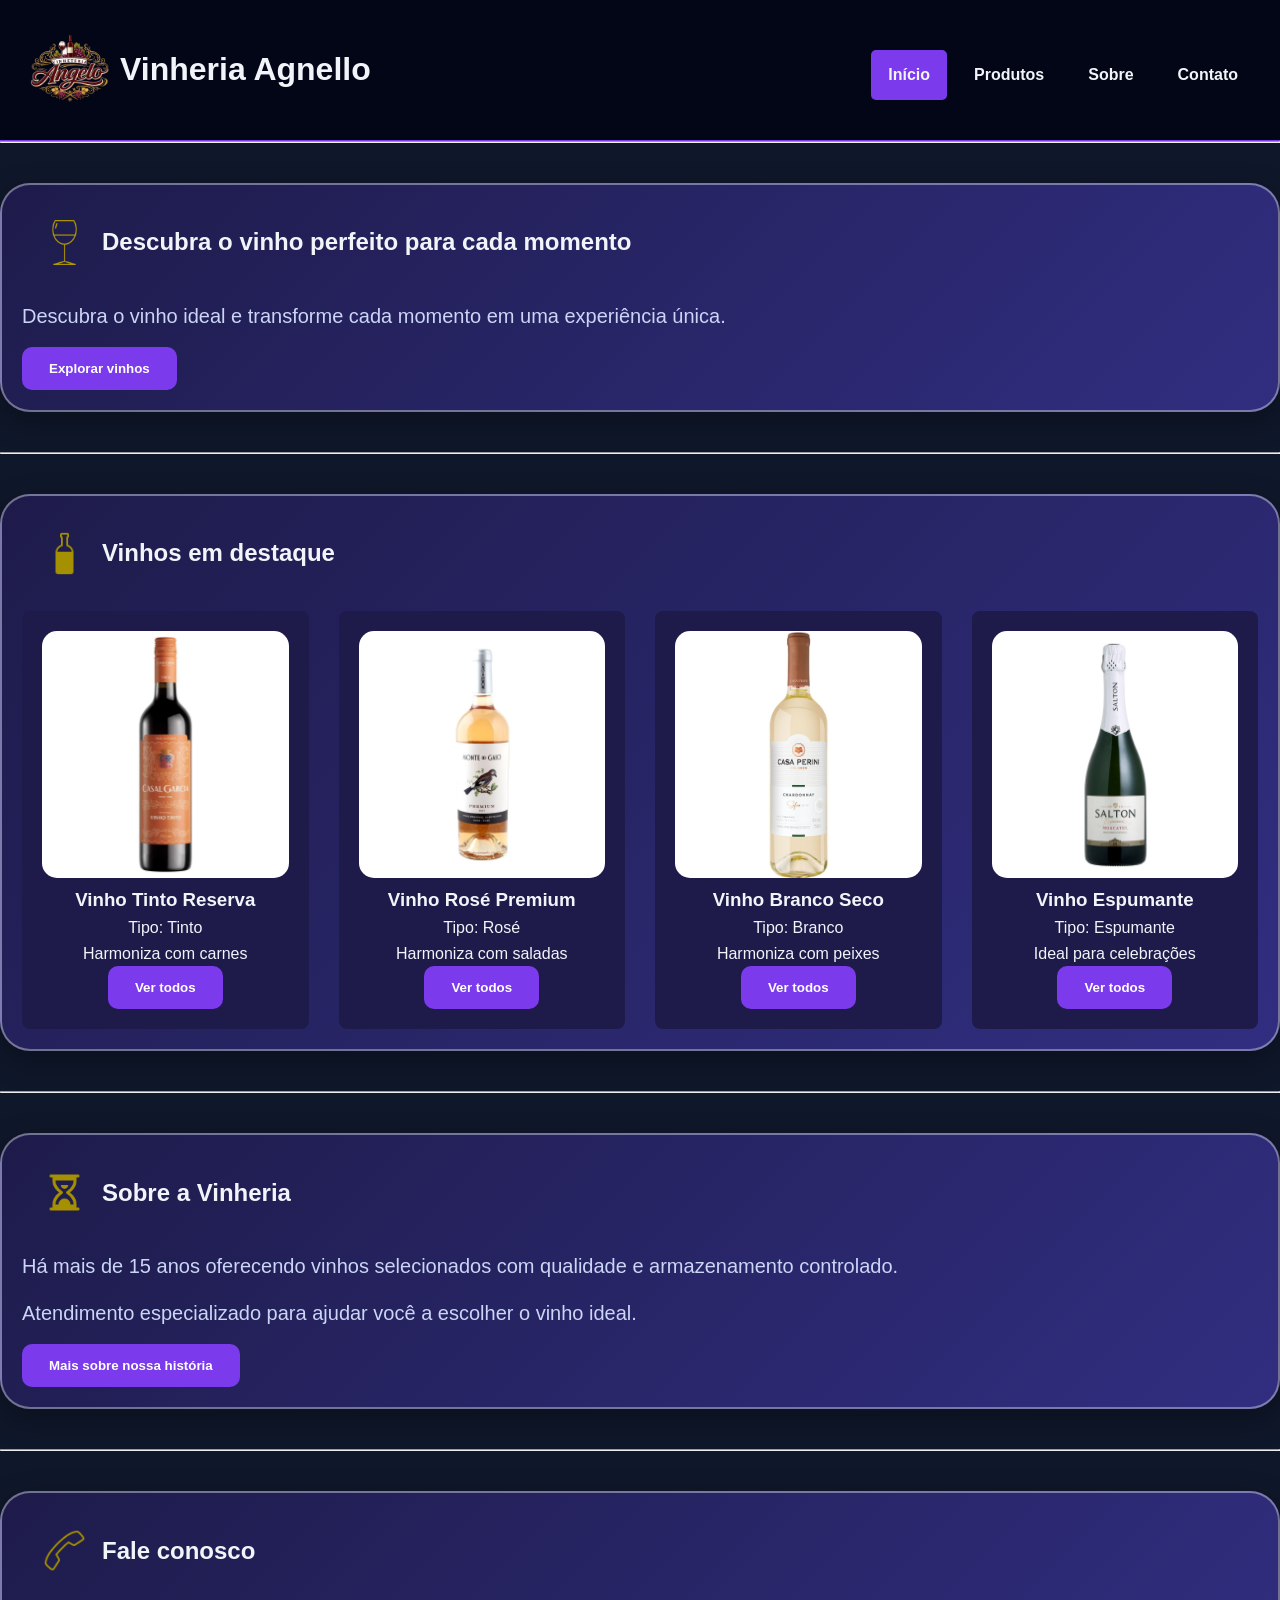
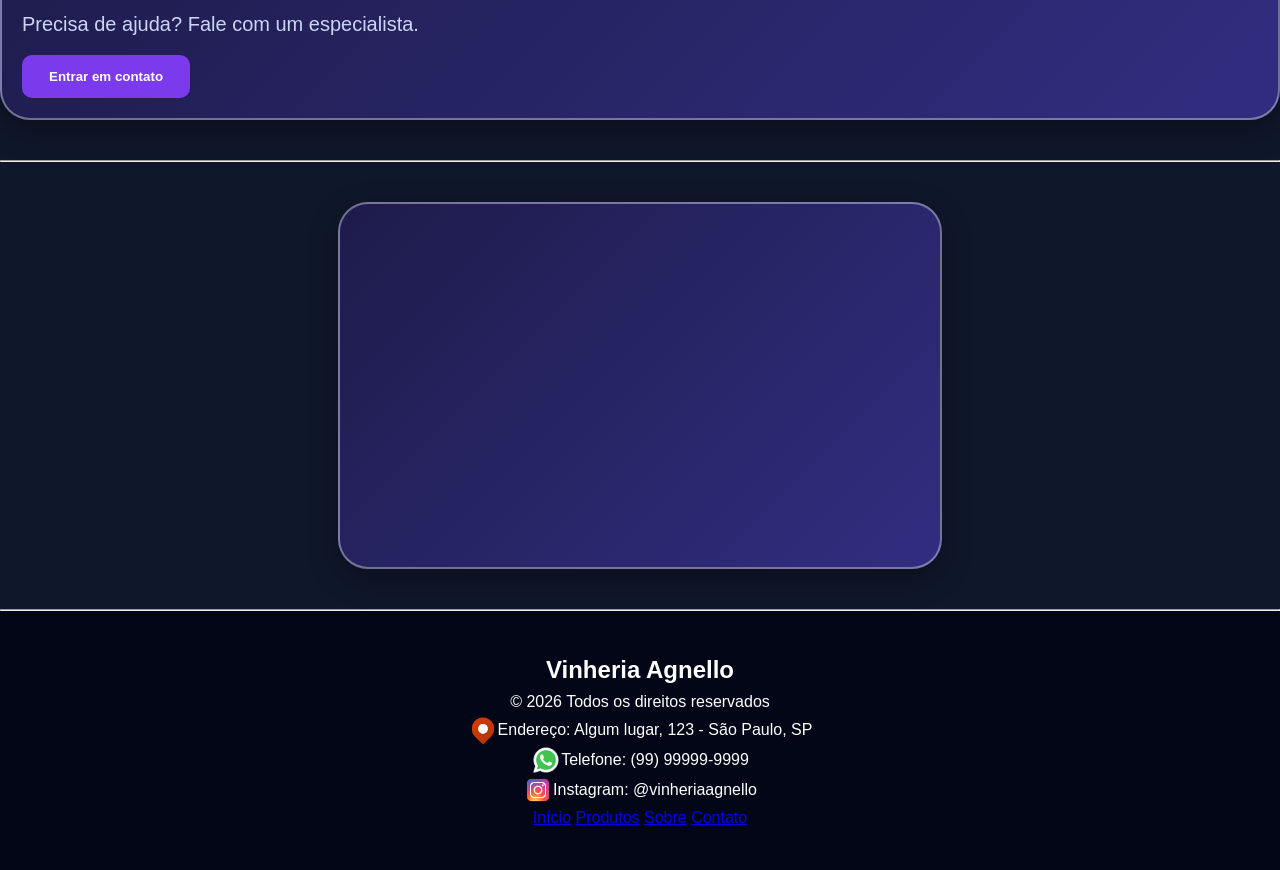
==== commit 30b472b3: "Adicionei videio do youtube no index.html" ====
--- a/index.html
+++ b/index.html
@@ -2,6 +2,8 @@
 <html lang="pt-BR">
 <head>
     <meta charset="UTF-8">
+    <meta name="keywords">
+    <meta name="description" content="Site de venda de vinhos">
     <title>Vinheria Agnello</title>
     <link rel="stylesheet" href="style.css">
 </head>
@@ -71,7 +73,7 @@
                     <h3>Vinho Tinto Reserva</h3>
                     <p>Tipo: Tinto</p>
                     <p>Harmoniza com carnes</p>
-                    <button href="../pages/produtos.html">Ver todos</button>
+                    <button onclick="window.location.href='pages/produtos.html'">Ver todos</button>
 
                 </div>
 
@@ -83,7 +85,7 @@
                     <h3>Vinho Rosé Premium</h3>
                     <p>Tipo: Rosé</p>
                     <p>Harmoniza com saladas</p>
-                    <button href="../pages/produtos.html">Ver todos</button>
+                    <button onclick="window.location.href='pages/produtos.html'">Ver todos</button>
 
                 </div>
             </div>
@@ -94,7 +96,7 @@
                     <h3>Vinho Branco Seco</h3>
                     <p>Tipo: Branco</p>
                     <p>Harmoniza com peixes</p>
-                    <button href="../pages/produtos.html">Ver todos</button>
+                    <button onclick="window.location.href='pages/produtos.html' ">Ver todos</button>
 
                 </div>
             </div>
@@ -106,7 +108,7 @@
                     <h3>Vinho Espumante</h3>
                     <p>Tipo: Espumante</p>
                     <p>Ideal para celebrações</p>
-                    <button href="../pages/produtos.html">Ver todos</button>
+                    <button onclick="window.location.href='pages/produtos.html'">Ver todos</button>
 
                 </div>
             </div>
@@ -165,6 +167,13 @@
     </div>
 
     <hr>
+    <div class="bloco-conteudo">
+        <div class="bloco" >
+            <iframe width="560" height="315" src="https://www.youtube.com/embed/FMNmKoqjV8U?si=OpxVEPx7-kzxHuoj" title="YouTube video player" frameborder="0" allow="accelerometer; autoplay; clipboard-write; encrypted-media; gyroscope; picture-in-picture; web-share" referrerpolicy="strict-origin-when-cross-origin" allowfullscreen></iframe>
+        </div>
+    </div>
+
+    <hr>
 
     <!-- RODAPÉ -->
     <footer class="footer">
--- a/style.css
+++ b/style.css
@@ -260,3 +260,46 @@
     font-size: 14px;
   }
 }
+
+/* ===== PÁGINA DE CONTATO ===== */
+
+.contato {
+    background: linear-gradient(135deg, #020617, #1e293b);
+}
+
+/* CENTRALIZAR */
+.contato-container {
+    display: flex;
+    justify-content: center;
+    align-items: center;
+    height: 80vh;
+}
+
+/* CAIXA */
+.contato-box {
+    background-color: #020617;
+    padding: 40px;
+    border-radius: 20px;
+    width: 400px;
+    box-shadow: 0 10px 40px rgba(0,0,0,0.5);
+    text-align: center;
+}
+
+/* TÍTULO */
+.contato-box h2 {
+    margin-bottom: 20px;
+    color: #7c3aed;
+}
+
+/* INPUTS */
+.input,
+.textarea {
+    width: 100%;
+    padding: 12px;
+    margin: 10px 0;
+    border-radius: 10px;
+    border: none;
+    outline: none;
+    background-color: #1e293b;
+    color: white;
+}
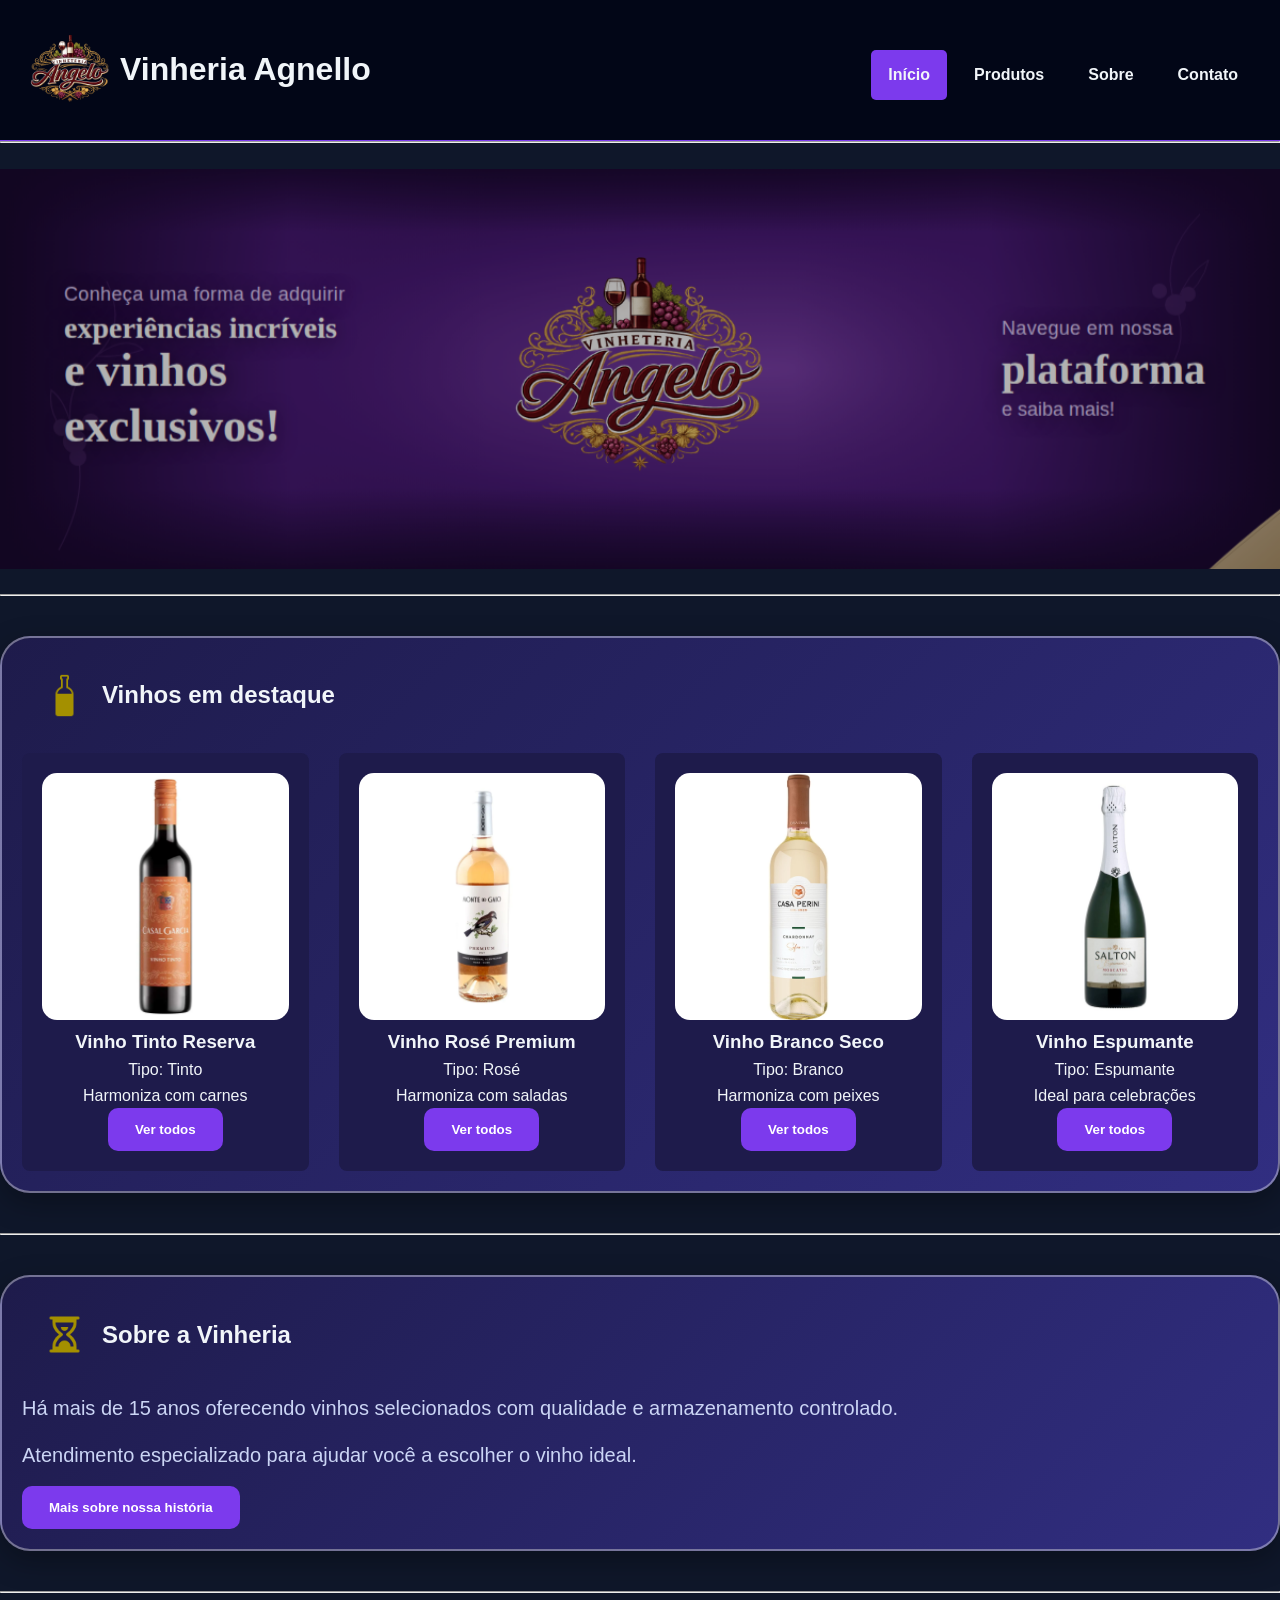
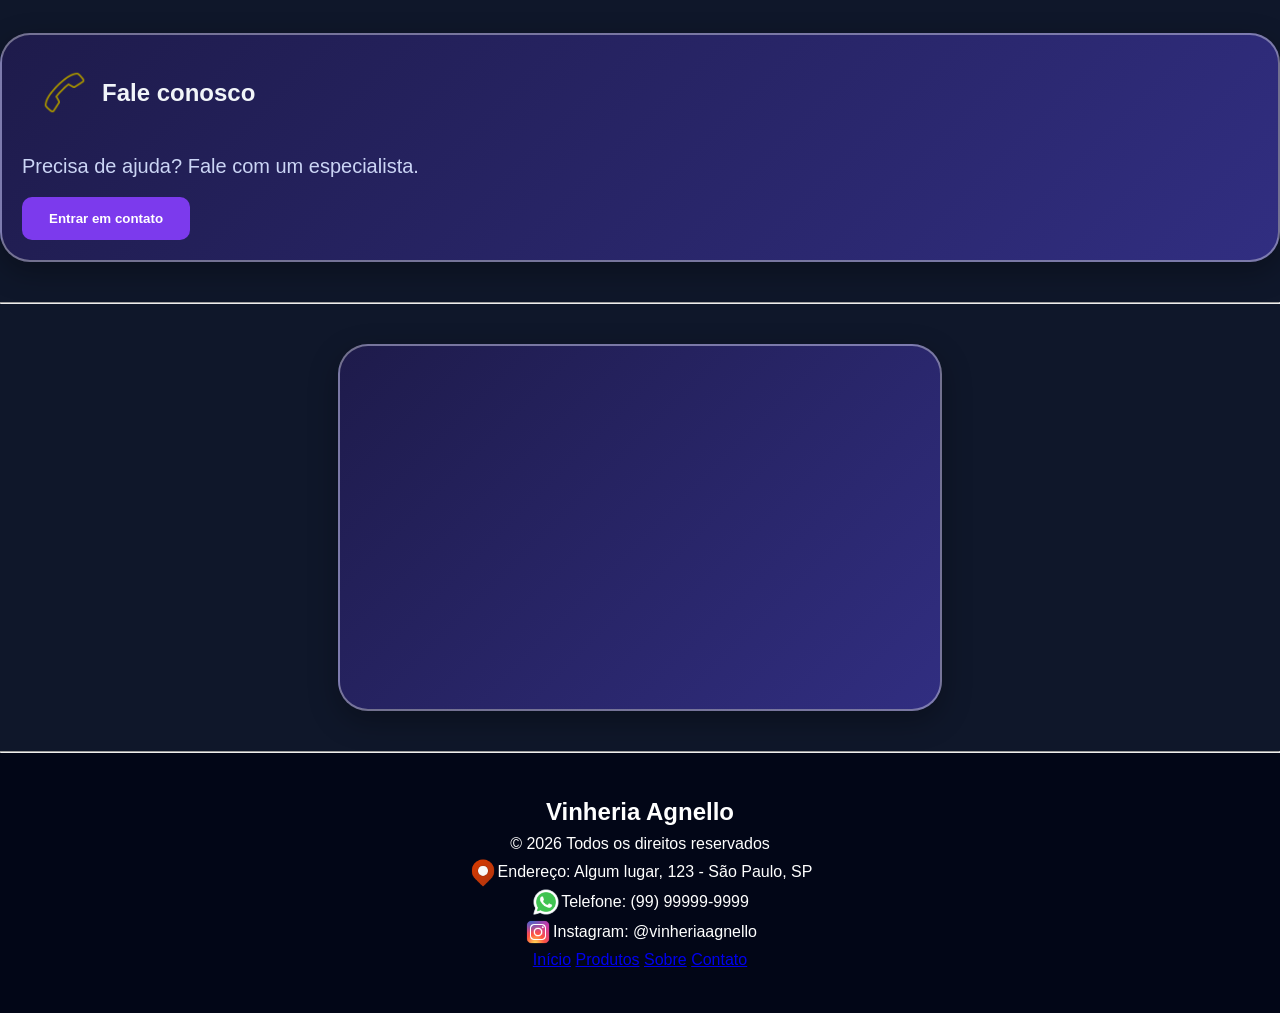
==== commit fb5ec61e: "Aplicação de nova estrutura e banner Co-authored-by: Copilot <copilot@github.com>" ====
--- a/index.html
+++ b/index.html
@@ -5,11 +5,11 @@
     <meta name="keywords">
     <meta name="description" content="Site de venda de vinhos">
     <title>Vinheria Agnello</title>
-    <link rel="stylesheet" href="style.css">
+    <link rel="stylesheet" href="css/style.css">
 </head>
 
 <body>
-
+    
     <!-- MENU -->
     <header>
 
@@ -29,29 +29,52 @@
     </header>
 
     <hr>
-
-    
+    <br>
     <!-- bloco -->
-    <div class="bloco">
-
-        <div class="bloco-topo">
-
-            <img src="assets/imgs/taca-de-vinho.png" alt="Taça de vinho">
-            <h2>Descubra o vinho perfeito para cada momento</h2>
-
-        </div>
-        
-        <div class="bloco-conteudo">
-
-            <div class="bloco-texto">
-
-                <p>Descubra o vinho ideal e transforme cada momento em uma experiência única.</p>
-                    <button class="button" onclick="window.location.href='pages/produtos.html'">Explorar vinhos</button>
-
-            </div>
-        </div>
-    </div>
-
+    <!-- BANNER ANIMADO --> 
+    
+    <div class="banner-container" style="position: relative;">
+        
+    <div class="banner-slider" id="slider">
+ 
+      <!-- Slide 1: fundo roxo limpo (use fundo_roxo.png) -->
+      <div class="slide">
+        <img src="assets/imgs/banner1.png" alt="Vinheria Agnello">
+      </div>
+ 
+      <!-- Slide 2: banner principal -->
+      <div class="slide">
+        <img src="https://t4.ftcdn.net/jpg/02/39/75/13/360_F_239751397_DpKJ0EKfyp9hwjO0d1UBeaaWtl5t9FPD.jpg" alt="Adega">
+        <div class="slide-text">
+          As melhores safras selecionadas
+          <br>
+          <input type="button" class="button_slider" value="Explorar vinhos"
+            onclick="window.location.href='pages/produtos.html'">
+        </div>
+      </div>
+ 
+      <!-- Slide 3 -->
+      <div class="slide">
+        <img src="https://images.unsplash.com/photo-1516594915697-87eb3b1c14ea?q=80&w=1200&h=400&fit=crop" alt="Brinde">
+        <div class="slide-text">
+          Sobre a Vinheria Agnello
+          <br>
+          <input type="button" class="button_slider" value="Explore nossa história"
+            onclick="window.location.href='pages/sobre.html'">
+        </div>
+      </div>
+ 
+      <!-- Slide 4 -->
+      <div class="slide">
+        <img src="https://images.unsplash.com/photo-1506377247377-2a5b3b0ca7df?q=80&w=1200&h=400&fit=crop" alt="Vinhedos">
+        <div class="slide-text">Tradição em cada colheita</div>
+      </div>
+ 
+    </div>
+ 
+  </div>
+    
+    <br>
     <hr>
     
     <!-- PRODUTOS -->
--- a/css/style.css
+++ b/css/style.css
@@ -0,0 +1,324 @@
+@import url("efeitos.css");
+
+
+/* RESET */
+* {
+  margin: 0;
+  padding: 0;
+  box-sizing: border-box;
+}
+
+/* BODY */
+body {
+  font-family: Arial, sans-serif;
+  background-color: #0f172a;
+  color: #f1f5f9;
+  line-height: 1.6;
+}
+
+/* HEADER */
+header {
+  display: flex;
+  justify-content: space-between;
+  align-items: center;
+  background-color: #020617;
+  padding: 20px;
+  border-bottom: 1px solid #7c3aed;
+  flex-wrap: wrap; /* permite quebrar no mobile */
+}
+
+/* MENU */
+nav {
+  display: flex;
+  flex-wrap: wrap;
+  justify-content: center;
+  margin-top: 10px;
+}
+
+.menu-link,
+.menu-link-selecionado {
+  color: #f1f5f9;
+  text-decoration: none;
+  margin: 5px;
+  font-weight: bold;
+  padding: 10px 15px;
+  border-radius: 5px;
+  border: 2px solid transparent;
+}
+
+.menu-link-selecionado {
+  background-color: #7c3aed;
+}
+
+
+/* BLOCO */
+.bloco {
+  border: 2px solid #ffffff5f;
+  border-radius: 30px;
+  padding: 20px;
+  max-width: 1800px;
+  margin: 40px auto;
+  background: linear-gradient(135deg, #1e1b4b, #312e81);
+  box-shadow: 0 10px 30px rgba(0, 0, 0, 0.3);
+}
+
+/* TOPO */
+.bloco-topo {
+  display: flex;
+  align-items: center;
+  gap: 15px;
+  padding: 15px 20px;
+  border-radius: 20px;
+  margin-bottom: 20px;
+}
+
+.bloco-topo img {
+  width: 45px;
+  height: 45px;
+}
+
+/* CONTEÚDO */
+.bloco-conteudo {
+  display: flex;
+  justify-content: space-between;
+  align-items: center;
+  gap: 30px;
+}
+
+/* TEXTO */
+.bloco-texto {
+  flex: 1;
+}
+
+.bloco-texto p {
+  font-size: 20px;
+  color: #cbd5f5;
+  margin-bottom: 15px;
+}
+
+/* BOTÃO */
+button {
+  background-color: #7c3aed;
+  color: white;
+  border: none;
+  padding: 12px 25px;
+  border-radius: 10px;
+  cursor: pointer;
+  font-weight: bold;
+  transition: 0.3s;
+  border: 2px solid transparent;
+}
+
+
+
+/* IMAGEM */
+.bloco-imagem {
+  flex: 1;
+  display: flex;
+  justify-content: flex-end;
+}
+
+.bloco-imagem img {
+  width: 100%;
+  max-width: 300px;
+  height: auto;
+  mix-blend-mode: screen;
+}
+
+/* PRODUTOS */
+.container-produtos {
+  display: grid;
+  grid-template-columns: repeat(3, 1fr);
+  gap: 20px;
+}
+
+.produto {
+  background-color: #1e1b4b;
+  border-radius: 8px;
+  text-align: center;
+  padding: 20px;
+  transition: 0.3s;
+}
+
+
+
+.produto img {
+  width: 100%;
+  max-width: 250px;
+  border-radius: 15px;
+}
+
+/* FOOTER */
+.footer {
+  background-color: #020617;
+  color: #fff;
+  padding: 40px 20px;
+  text-align: center;
+}
+/*Blocos de Pesquisa*/
+.pesquisa {
+  display: flex;
+  justify-content: center;
+}
+.bloco-selecao {
+  border: 2px solid #ffffff5f;
+  border-radius: 10px;
+  padding: 20px;
+  color: #ffffff;
+  max-width: 1800px;
+  margin: 40px auto;
+  background: linear-gradient(135deg, #1e1b4b, #312e81);
+  box-shadow: 0 10px 30px rgba(0, 0, 0, 0.3);
+  transition: 0.3s;
+}
+
+.bloco-selecao:focus-within {
+  border: 2px solid #ffffff;
+  color: #000000;
+}
+.bloco-pesquisa {
+  border: 2px solid #ffffff5f;
+  border-radius: 10px;
+  padding: 20px;
+  max-width: 1800px;
+  color: #ffffff;
+  margin: 40px auto;
+  background: linear-gradient(135deg, #1e1b4b, #312e81);
+  box-shadow: 0 10px 30px rgba(0, 0, 0, 0.3);
+}
+
+/* ========================= */
+/* 📱 RESPONSIVIDADE */
+/* ========================= */
+
+/* TABLET */
+@media (max-width: 1024px) {
+  .bloco-conteudo {
+    flex-direction: column;
+    text-align: center;
+  }
+
+  .bloco-imagem {
+    justify-content: center;
+  }
+
+  .container-produtos {
+    grid-template-columns: repeat(2, 1fr);
+  }
+}
+
+/* CELULAR */
+@media (max-width: 768px) {
+  header {
+    flex-direction: column;
+    text-align: center;
+  }
+
+  .bloco-topo {
+    flex-direction: column;
+    text-align: center;
+  }
+
+  .bloco-topo h1,
+  .bloco-topo h2 {
+    font-size: 20px;
+  }
+
+  .bloco-texto p {
+    font-size: 16px;
+  }
+
+  .container-produtos {
+    grid-template-columns: 1fr;
+  }
+
+  button {
+    width: 100%;
+  }
+}
+
+/* CELULAR PEQUENO */
+@media (max-width: 480px) {
+  .bloco {
+    padding: 15px;
+  }
+
+  .bloco-texto p {
+    font-size: 14px;
+  }
+
+  .menu-link,
+  .menu-link-selecionado {
+    padding: 8px 10px;
+    font-size: 14px;
+  }
+}
+
+/* ===== PÁGINA DE CONTATO ===== */
+
+.contato {
+    background: linear-gradient(135deg, #020617, #1e293b);
+}
+
+/* CENTRALIZAR */
+.contato-container {
+    display: flex;
+    justify-content: center;
+    align-items: center;
+    height: 80vh;
+}
+
+/* CAIXA */
+.contato-box {
+    background-color: #020617;
+    padding: 40px;
+    border-radius: 20px;
+    width: 400px;
+    box-shadow: 0 10px 40px rgba(0,0,0,0.5);
+    text-align: center;
+}
+
+/* TÍTULO */
+.contato-box h2 {
+    margin-bottom: 20px;
+    color: #7c3aed;
+}
+
+/* INPUTS */
+.input,
+.textarea {
+    width: 100%;
+    padding: 12px;
+    margin: 10px 0;
+    border-radius: 10px;
+    border: none;
+    outline: none;
+    background-color: #1e293b;
+    color: white;
+}
+
+.slide-text {
+  position: absolute;
+  bottom: 60px;
+  left: 60px;
+  color: #fff;
+  font-family: 'Playfair Display', Georgia, serif;
+  font-size: 28px;
+  font-weight: 700;
+  text-shadow: 0 2px 12px rgba(0,0,0,0.6);
+  max-width: 500px;
+  line-height: 1.3;
+}
+
+.button_slider {
+  background-color: #7c3aed;
+  color: white;
+  border: none;
+  padding: 12px 25px;
+  border-radius: 10px;
+  cursor: pointer;
+  font-weight: bold;
+  transition: 0.3s;
+  border: 2px solid transparent;
+}
+
